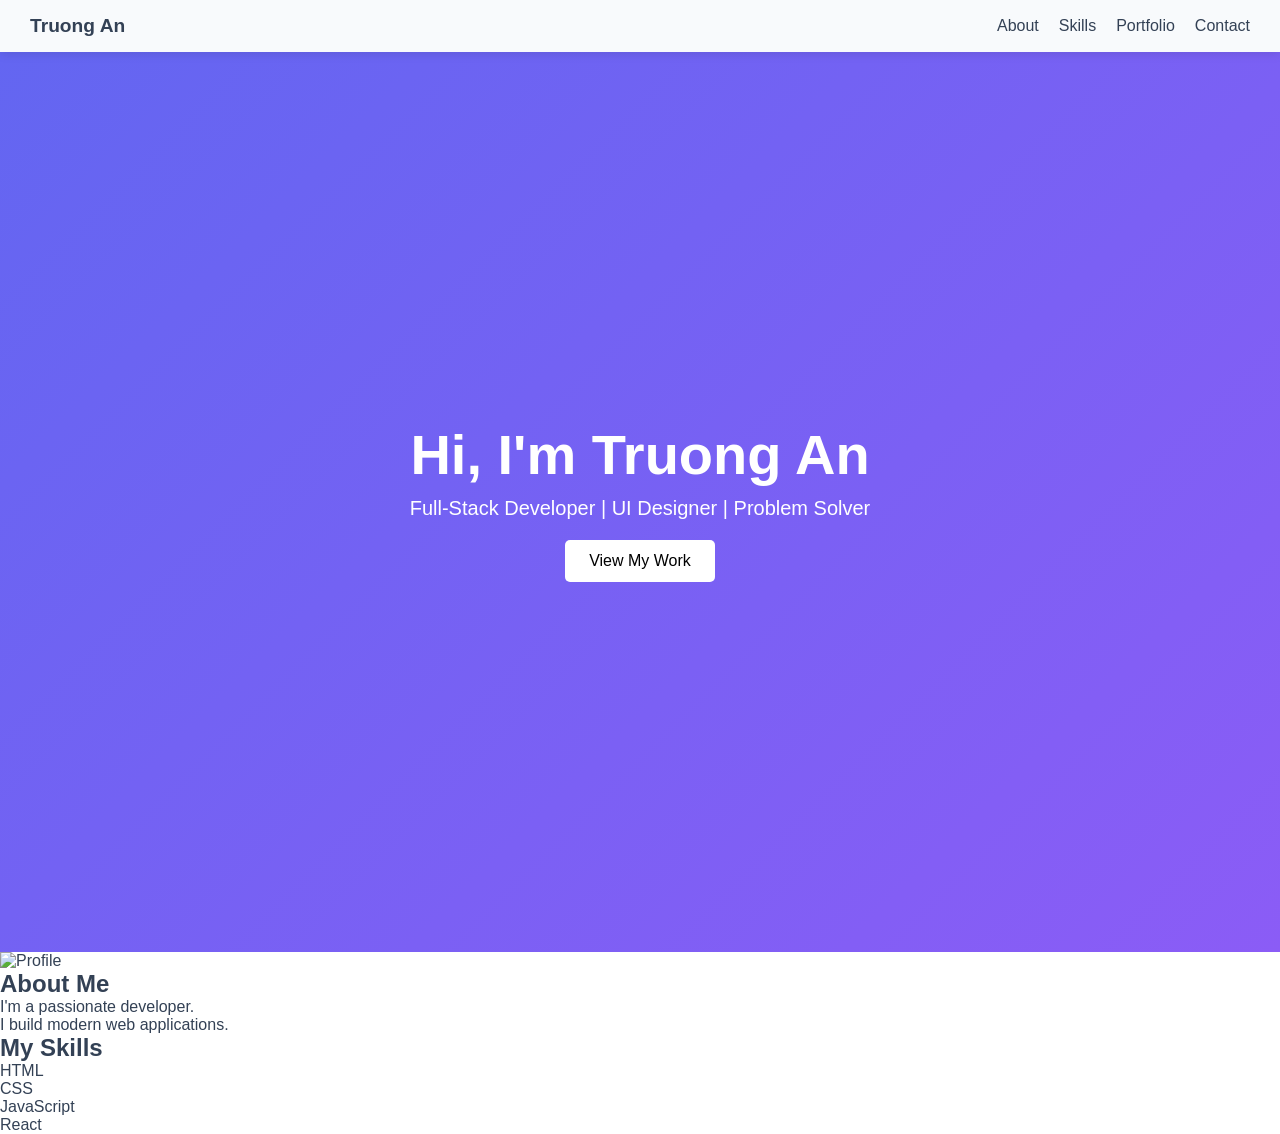
==== index.html @ 439849d4 "[REFACTOR] Optimize responsive breakpoints" ====
<!DOCTYPE html>
<html lang="en">
<head>
    <meta charset="UTF-8">
    <meta name="viewport" content="width=device-width, initial-scale=1.0">
    <title>Portfolio</title>

    <!-- LINK CSS -->
    <link rel="stylesheet" href="css/style.css">
    <link rel="stylesheet" href="css/variables.css">
    <link rel="stylesheet" href="css/base.css">
    <link rel="stylesheet" href="css/header.css">
    <link rel="stylesheet" href="css/hero.css">
</head>

<body>

<!-- HEADER -->
<header>
    <div class="logo">Truong An</div>

    <!-- Hamburger checkbox -->
    <input type="checkbox" id="menu-toggle">
    <label for="menu-toggle" class="menu-icon">☰</label>

    <nav>
        <a href="#about">About</a>
        <a href="#skills">Skills</a>
        <a href="#portfolio">Portfolio</a>
        <a href="#contact">Contact</a>
    </nav>
</header>

<!-- HERO -->
<section class="hero">
    <h1>Hi, I'm Truong An</h1>
    <p>Full-Stack Developer | UI Designer | Problem Solver</p>
    <a href="#portfolio" class="cta-button">View My Work</a>
</section>

<section id="about" class="about-section">
    <div class="container">
        <div class="about-grid">
            <div class="about-image">
                <img src="https://via.placeholder.com/400x400" alt="Profile">
            </div>
            <div class="about-content">
                <h2>About Me</h2>
                <p class="lead">I'm a passionate developer.</p>
                <p>I build modern web applications.</p>
            </div>
        </div>
    </div>
</section>

<section id="skills" class="skills-section">
    <div class="container">
        <h2>My Skills</h2>

        <div class="skills-grid">

            <div class="skill-item">
                <span>HTML</span>
                <div class="skill-bar">
                    <div class="skill-progress" data-width="95%"></div>
                </div>
            </div>

            <div class="skill-item">
                <span>CSS</span>
                <div class="skill-bar">
                    <div class="skill-progress" data-width="90%"></div>
                </div>
            </div>

            <div class="skill-item">
                <span>JavaScript</span>
                <div class="skill-bar">
                    <div class="skill-progress" data-width="85%"></div>
                </div>
            </div>

            <div class="skill-item">
                <span>React</span>
                <div class="skill-bar">
                    <div class="skill-progress" data-width="80%"></div>
                </div>
            </div>

        </div>
    </div>
</section>

<script src="js/main.js"></script>

</body>
</html>
---- css/variables.css ----
:root {
    --color-primary: #6366f1;
    --color-secondary: #8b5cf6;
    --color-dark: #1e293b;
    --color-light: #f8fafc;
    --color-text: #334155;
    --font-main: 'Segoe UI', sans-serif;
}
---- css/base.css ----
* {
    margin: 0;
    padding: 0;
    box-sizing: border-box;
}

body {
    font-family: var(--font-main);
    color: var(--color-text);
}
---- css/header.css ----
header {
    position: sticky;
    top: 0;
    z-index: 1000;
    background: var(--color-light);
    display: flex;
    justify-content: space-between;
    align-items: center;
    padding: 15px 30px;
    box-shadow: 0 2px 10px rgba(0,0,0,0.1);
}

.logo {
    font-weight: bold;
    font-size: 1.2rem;
}

/* NAV */
nav {
    display: flex;
}

nav a {
    margin-left: 20px;
    text-decoration: none;
    color: var(--color-text);
    position: relative;
}

/* Hover underline */
nav a::after {
    content: "";
    position: absolute;
    width: 0;
    height: 2px;
    background: var(--color-primary);
    left: 0;
    bottom: -5px;
    transition: 0.3s;
}

nav a:hover::after {
    width: 100%;
}

/* HAMBURGER */
.menu-icon {
    display: none;
    font-size: 24px;
    cursor: pointer;
}

#menu-toggle {
    display: none;
}

/* MOBILE */
@media (max-width: 768px) {

    nav {
        display: none;
        flex-direction: column;
        position: absolute;
        background: white;
        top: 60px;
        right: 0;
        width: 200px;
        padding: 10px;
    }

    nav a {
        margin: 10px 0;
    }

    .menu-icon {
        display: block;
    }

    /* Toggle menu */
    #menu-toggle:checked + .menu-icon + nav {
        display: flex;
    }
}
---- css/hero.css ----
.hero {
    min-height: 100vh;
    display: flex;
    flex-direction: column;
    justify-content: center;
    align-items: center;
    background: linear-gradient(135deg, var(--color-primary), var(--color-secondary));
    color: white;
    text-align: center;
    padding: 20px;
}

.hero h1 {
    font-size: 3.5rem;
}

.hero p {
    font-size: 1.25rem;
    margin-top: 10px;
}

/* BUTTON */
.cta-button {
    margin-top: 20px;
    padding: 12px 24px;
    background: white;
    color: black;
    text-decoration: none;
    border-radius: 5px;
    transition: all 0.3s ease;
}

.cta-button:hover {
    transform: scale(1.1);
    box-shadow: 0 10px 20px rgba(0,0,0,0.2);
}

/* RESPONSIVE */
@media (max-width: 768px) {
    .hero h1 {
        font-size: 2.5rem;
    }
}
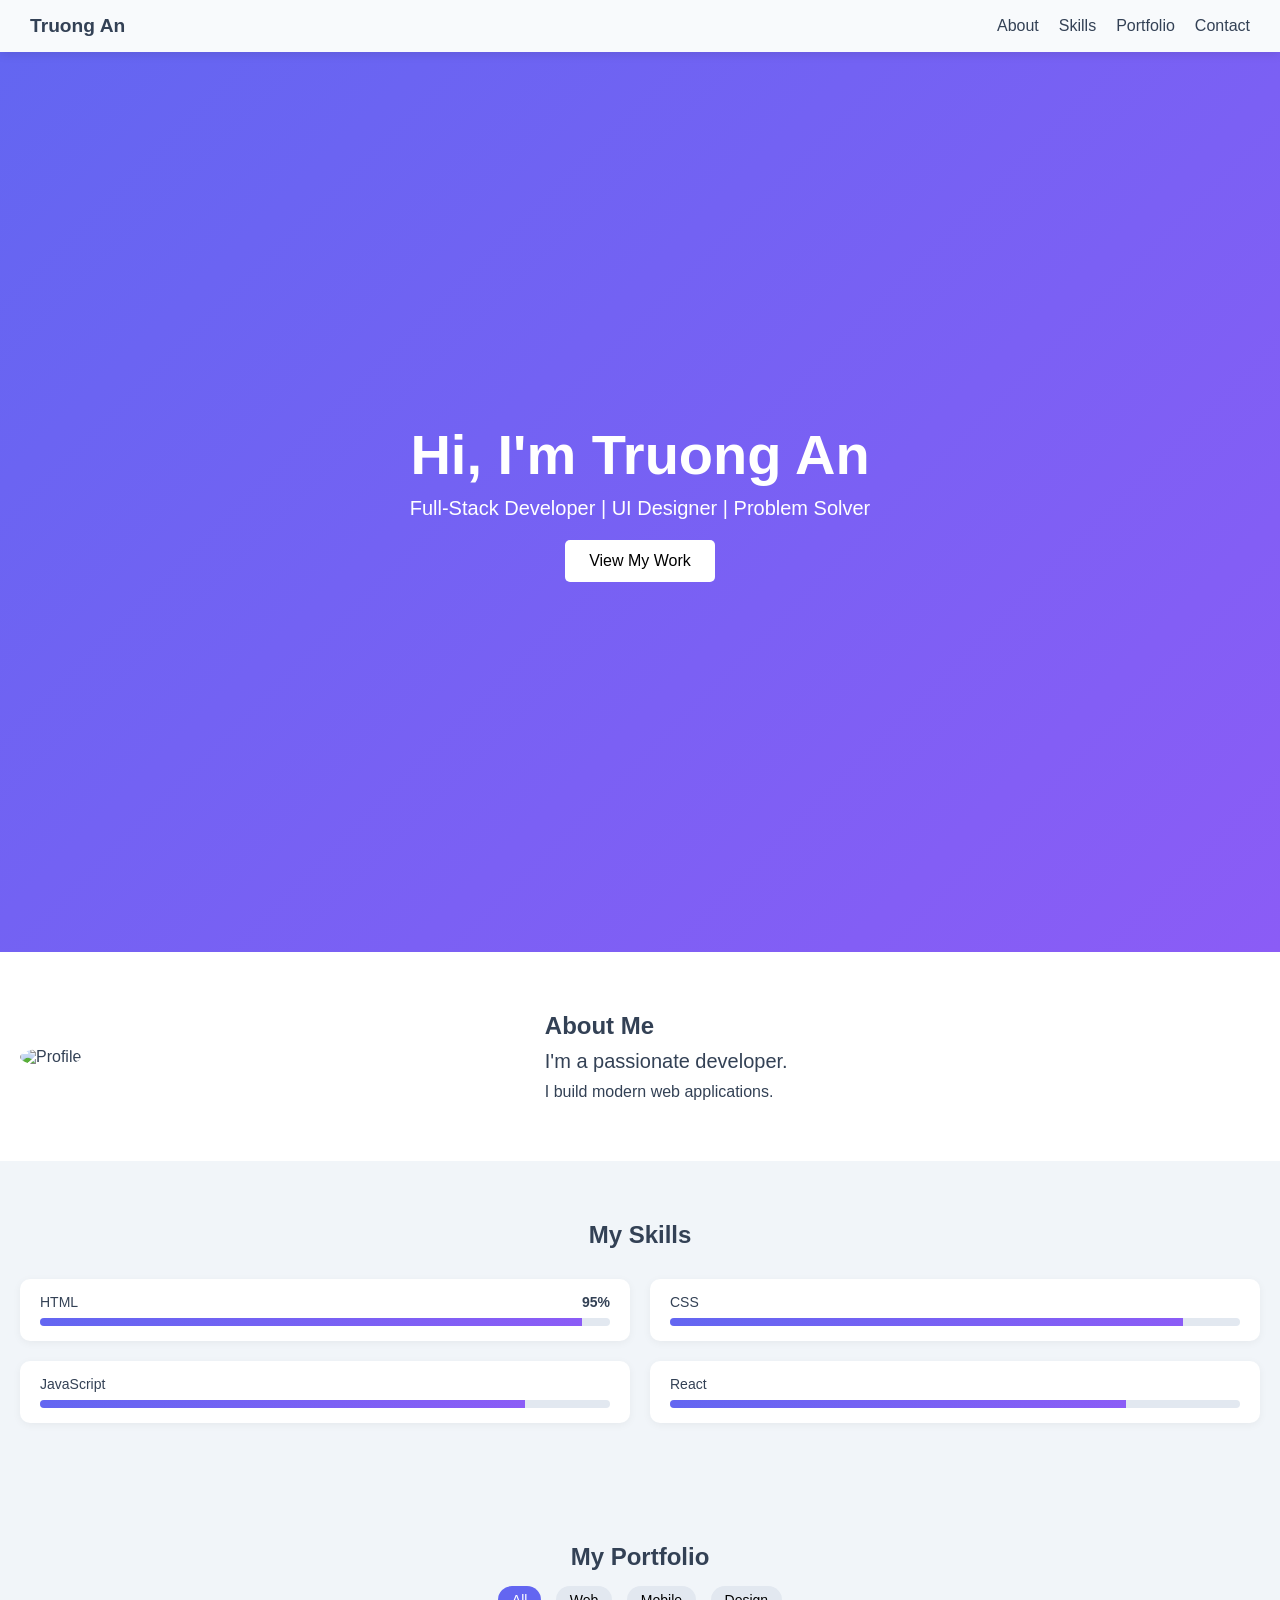
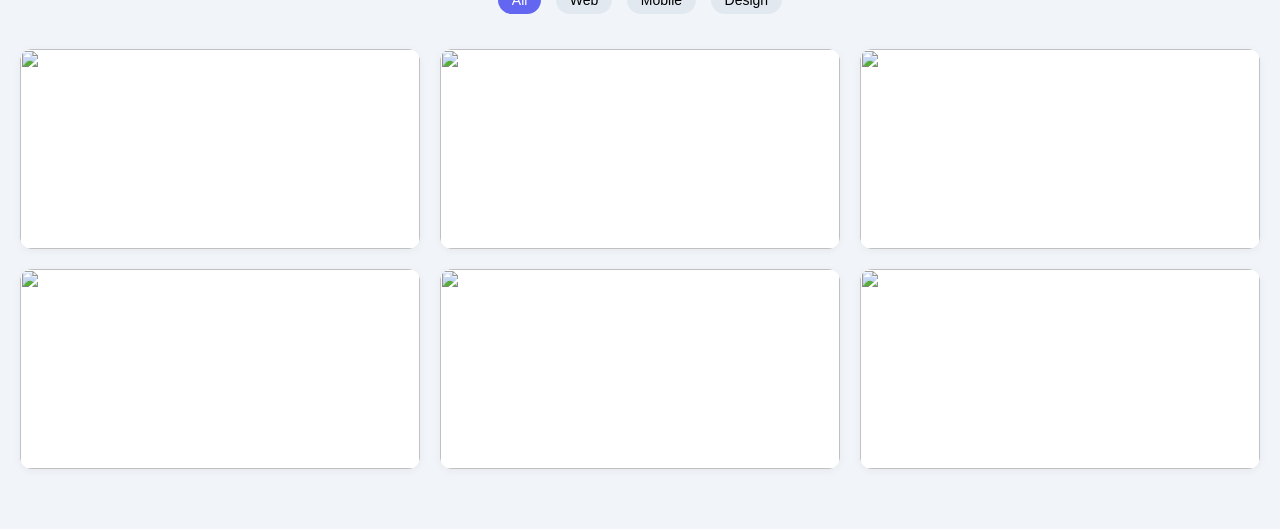
==== commit 6d103722: "[FEATURE] Build portfolio grid layout" ====
--- a/index.html
+++ b/index.html
@@ -11,6 +11,9 @@
     <link rel="stylesheet" href="css/base.css">
     <link rel="stylesheet" href="css/header.css">
     <link rel="stylesheet" href="css/hero.css">
+    <link rel="stylesheet" href="css/about.css">
+    <link rel="stylesheet" href="css/skills.css">
+    <link rel="stylesheet" href="css/portfolio.css">
 </head>
 
 <body>
@@ -56,11 +59,11 @@
 <section id="skills" class="skills-section">
     <div class="container">
         <h2>My Skills</h2>
-
+        
         <div class="skills-grid">
 
             <div class="skill-item">
-                <span>HTML</span>
+                <span>HTML<b>95%</b></span>
                 <div class="skill-bar">
                     <div class="skill-progress" data-width="95%"></div>
                 </div>
@@ -91,6 +94,65 @@
     </div>
 </section>
 
+<section id="portfolio" class="portfolio-section">
+    <div class="container">
+
+        <!-- TITLE -->
+        <h2>My Portfolio</h2>
+
+        <!-- FILTER BUTTON -->
+        <div class="portfolio-filters">
+            <button class="filter-btn active">All</button>
+            <button class="filter-btn">Web</button>
+            <button class="filter-btn">Mobile</button>
+            <button class="filter-btn">Design</button>
+        </div>
+
+        <!-- GRID -->
+        <div class="portfolio-grid">
+
+            <div class="portfolio-item">
+                <a href="#lightbox-1">
+                    <img src="https://images.unsplash.com/photo-1500530855697-b586d89ba3ee?w=800&h=600&fit=crop">
+                </a>
+            </div>
+
+            <div class="portfolio-item">
+                <a href="#lightbox-2">
+                    <img src="https://images.unsplash.com/photo-1491553895911-0055eca6402d?w=800&h=600&fit=crop">
+                </a>
+            </div>
+
+            <div class="portfolio-item">
+                <a href="#lightbox-3">
+                    <img src="https://images.unsplash.com/photo-1501785888041-af3ef285b470?w=800&h=600&fit=crop">
+                </a>
+            </div>
+
+            <div class="portfolio-item">
+                <a href="#lightbox-4">
+                    <img src="https://images.unsplash.com/photo-1507525428034-b723cf961d3e?w=800&h=600&fit=crop">
+                </a>
+            </div>
+
+            <div class="portfolio-item">
+                <a href="#lightbox-5">
+                    <img src="https://images.unsplash.com/photo-1470770841072-f978cf4d019e?w=800&h=600&fit=crop">
+                </a>
+            </div>
+
+            <div class="portfolio-item">
+                <a href="#lightbox-6">
+                    <img src="https://images.unsplash.com/photo-1441974231531-c6227db76b6e?w=800&h=600&fit=crop">
+                </a>
+            </div>
+
+        </div>
+
+    </div>
+</section>
+
+<!-- LIGHTBOX -->
 <script src="js/main.js"></script>
 
 </body>
--- a/css/about.css
+++ b/css/about.css
@@ -0,0 +1,33 @@
+.about-section {
+    padding: 60px 20px;
+}
+
+.about-grid {
+    display: grid;
+    grid-template-columns: 1fr 1.5fr;
+    gap: 3rem;
+    align-items: center;
+}
+
+.about-image img {
+    width: 100%;
+    max-width: 300px;
+    border-radius: 50%;
+}
+
+.about-content h2 {
+    margin-bottom: 10px;
+}
+
+.lead {
+    font-size: 1.25rem;
+    font-weight: 300;
+    margin-bottom: 10px;
+}
+
+@media (max-width: 768px) {
+    .about-grid {
+        grid-template-columns: 1fr;
+        text-align: center;
+    }
+}
--- a/css/skills.css
+++ b/css/skills.css
@@ -0,0 +1,55 @@
+.skills-section {
+    background: #f1f5f9;
+    padding: 60px 20px;
+}
+
+.skills-section h2 {
+    text-align: center;
+    margin-bottom: 30px;
+}
+
+/* Grid giống card */
+.skills-grid {
+    display: grid;
+    grid-template-columns: 1fr 1fr;
+    gap: 20px;
+}
+
+/* Card */
+.skill-item {
+    background: white;
+    padding: 15px 20px;
+    border-radius: 10px;
+    box-shadow: 0 2px 8px rgba(0,0,0,0.05);
+}
+
+/* Tên + % */
+.skill-item span {
+    display: flex;
+    justify-content: space-between;
+    font-size: 14px;
+    margin-bottom: 8px;
+}
+
+/* Thanh */
+.skill-bar {
+    background: #e2e8f0;
+    height: 8px;
+    border-radius: 10px;
+    overflow: hidden;
+}
+
+/* Thanh progress */
+.skill-progress {
+    height: 100%;
+    width: 0;
+    background: linear-gradient(90deg, #6366f1, #8b5cf6);
+    transition: width 1s ease;
+}
+
+/* Mobile */
+@media (max-width: 768px) {
+    .skills-grid {
+        grid-template-columns: 1fr;
+    }
+}
--- a/css/portfolio.css
+++ b/css/portfolio.css
@@ -0,0 +1,64 @@
+.portfolio-section {
+    background: #f1f5f9;
+    padding: 60px 20px;
+}
+
+.portfolio-section h2 {
+    text-align: center;
+    margin-bottom: 10px;
+}
+.portfolio-filters {
+    text-align: center;
+    margin-bottom: 30px;
+}
+
+.filter-btn {
+    border: none;
+    background: #e2e8f0;
+    padding: 6px 14px;
+    border-radius: 20px;
+    margin: 5px;
+    cursor: pointer;
+    font-size: 14px;
+}
+
+.filter-btn.active {
+    background: #6366f1;
+    color: white;
+}
+.portfolio-grid {
+    display: grid;
+    grid-template-columns: repeat(3, 1fr);
+    gap: 20px;
+}
+.portfolio-item {
+    border-radius: 12px;
+    overflow: hidden;
+    background: white;
+    box-shadow: 0 2px 8px rgba(0,0,0,0.05);
+}
+
+.portfolio-item img {
+    width: 100%;
+    height: 200px;
+    object-fit: cover;
+    display: block;
+}
+.portfolio-item img {
+    transition: transform 0.3s;
+}
+
+.portfolio-item:hover img {
+    transform: scale(1.05);
+}
+@media (max-width: 1024px) {
+    .portfolio-grid {
+        grid-template-columns: repeat(2, 1fr);
+    }
+}
+
+@media (max-width: 768px) {
+    .portfolio-grid {
+        grid-template-columns: 1fr;
+    }
+}
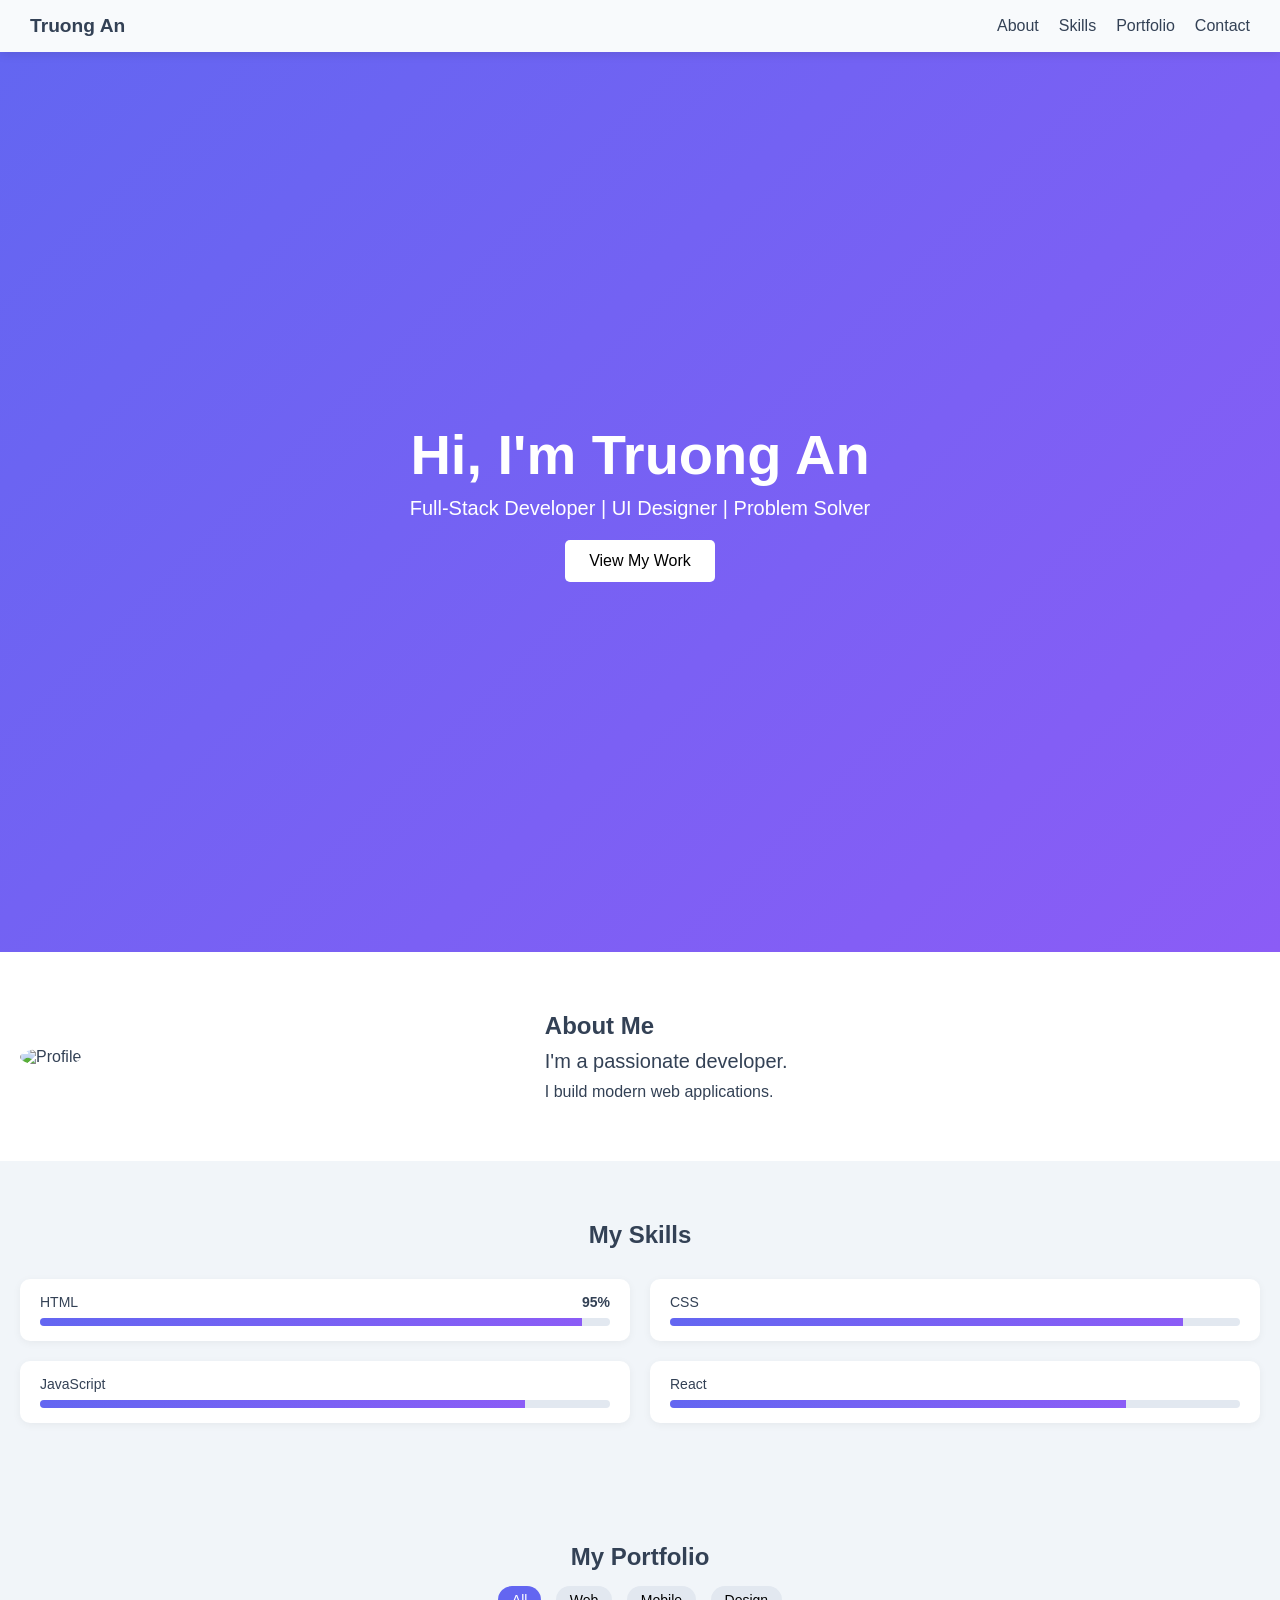
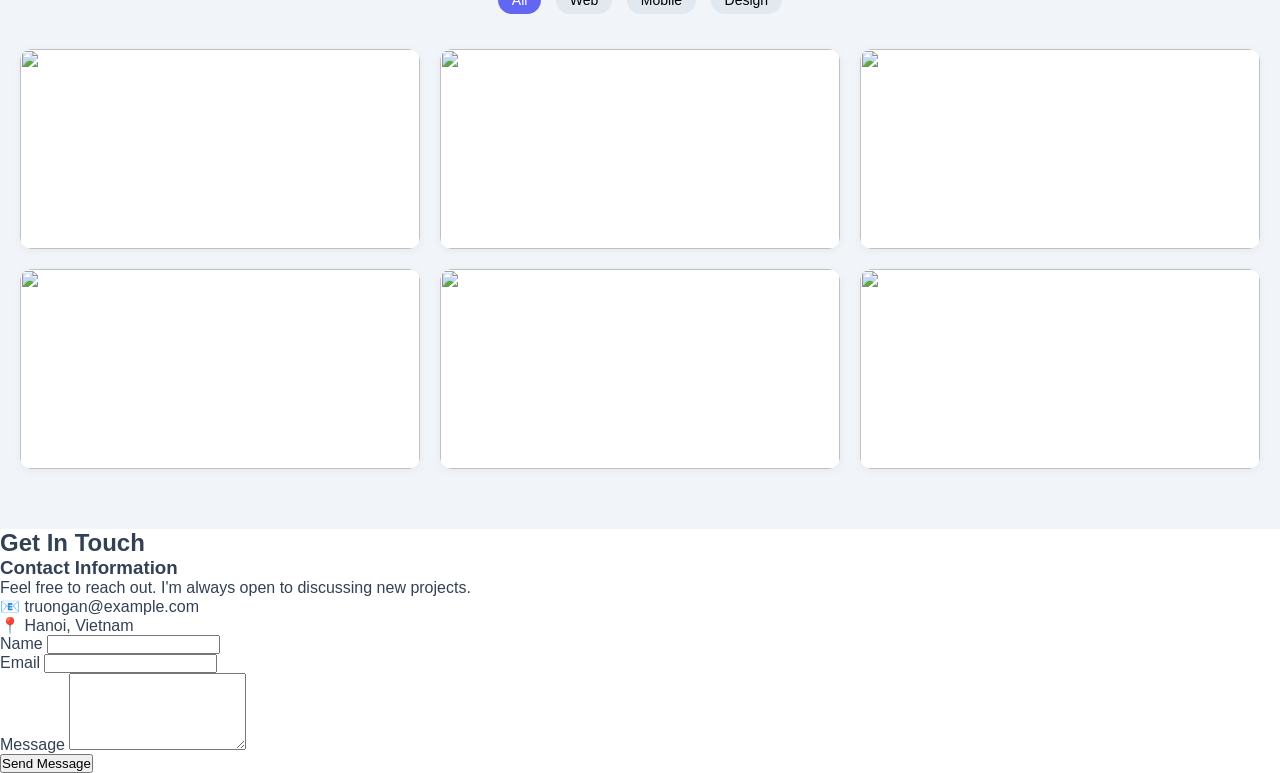
==== commit 737ee221: "[FEATURE] Style contact form inputs" ====
--- a/index.html
+++ b/index.html
@@ -153,6 +153,83 @@
 </section>
 
 <!-- LIGHTBOX -->
+<!-- LIGHTBOX -->
+<div id="lightbox-1" class="lightbox">
+    <img src="https://images.unsplash.com/photo-1500530855697-b586d89ba3ee?w=800&h=600&fit=crop">
+    <a href="#" class="lightbox-close">&times;</a>
+</div>
+
+<div id="lightbox-2" class="lightbox">
+    <img src="https://images.unsplash.com/photo-1491553895911-0055eca6402d?w=800&h=600&fit=crop">
+    <a href="#" class="lightbox-close">&times;</a>
+</div>
+
+<div id="lightbox-3" class="lightbox">
+    <img src="https://images.unsplash.com/photo-1501785888041-af3ef285b470?w=800&h=600&fit=crop">
+    <a href="#" class="lightbox-close">&times;</a>
+</div>
+
+<div id="lightbox-4" class="lightbox">
+    <img src="https://images.unsplash.com/photo-1507525428034-b723cf961d3e?w=800&h=600&fit=crop">
+    <a href="#" class="lightbox-close">&times;</a>
+</div>
+
+<div id="lightbox-5" class="lightbox">
+    <img src="https://images.unsplash.com/photo-1470770841072-f978cf4d019e?w=800&h=600&fit=crop">
+    <a href="#" class="lightbox-close">&times;</a>
+</div>
+
+<div id="lightbox-6" class="lightbox">
+    <img src="https://images.unsplash.com/photo-1441974231531-c6227db76b6e?w=800&h=600&fit=crop">
+    <a href="#" class="lightbox-close">&times;</a>
+</div>
+
+<section id="contact" class="contact-section">
+    <div class="container">
+        <h2>Get In Touch</h2>
+
+        <div class="contact-wrapper">
+
+            <!-- INFO -->
+            <div class="contact-info">
+                <h3>Contact Information</h3>
+                <p>Feel free to reach out. I'm always open to discussing new projects.</p>
+
+                <div class="info-item">
+                    <span>📧</span>
+                    <span>truongan@example.com</span>
+                </div>
+
+                <div class="info-item">
+                    <span>📍</span>
+                    <span>Hanoi, Vietnam</span>
+                </div>
+            </div>
+
+            <!-- FORM -->
+            <form class="contact-form">
+                <div class="form-group">
+                    <label>Name</label>
+                    <input type="text" required>
+                </div>
+
+                <div class="form-group">
+                    <label>Email</label>
+                    <input type="email" required>
+                </div>
+
+                <div class="form-group">
+                    <label>Message</label>
+                    <textarea rows="5" required></textarea>
+                </div>
+
+                <button class="submit-btn">Send Message</button>
+            </form>
+
+        </div>
+    </div>
+</section>
+
 <script src="js/main.js"></script>
 
 </body>
--- a/css/portfolio.css
+++ b/css/portfolio.css
@@ -45,7 +45,7 @@
     display: block;
 }
 .portfolio-item img {
-    transition: transform 0.3s;
+    transition: transform 0.4s;
 }
 
 .portfolio-item:hover img {
@@ -61,4 +61,38 @@
     .portfolio-grid {
         grid-template-columns: 1fr;
     }
+}
+
+.lightbox {
+    position: fixed;
+    inset: 0;
+    background: rgba(0,0,0,0.95);
+    display: flex;
+    justify-content: center;
+    align-items: center;
+
+    opacity: 0;
+    visibility: hidden;
+    transition: 0.3s;
+
+    z-index: 2000;
+}
+
+.lightbox:target {
+    opacity: 1;
+    visibility: visible;
+}
+
+.lightbox img {
+    max-width: 90%;
+    max-height: 80%;
+}
+
+.lightbox-close {
+    position: absolute;
+    top: 20px;
+    right: 20px;
+    font-size: 30px;
+    color: white;
+    text-decoration: none;
 }
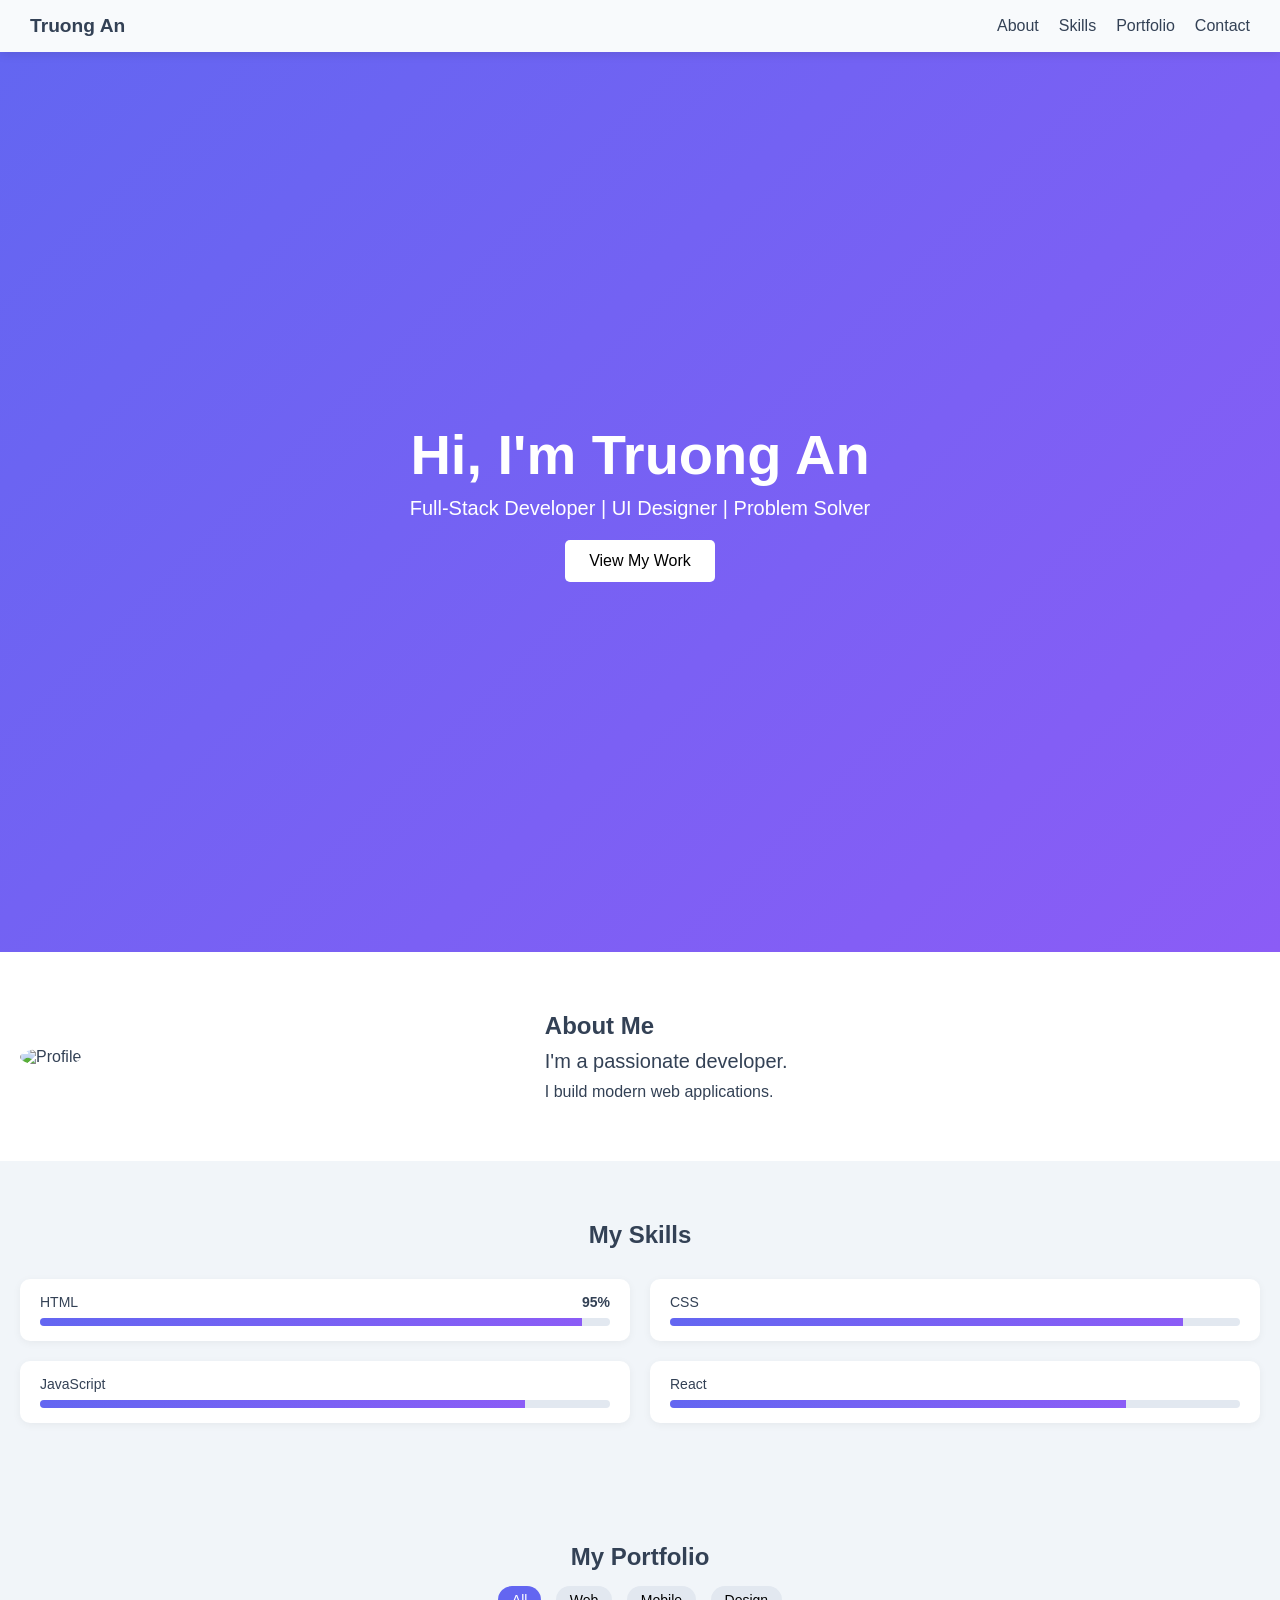
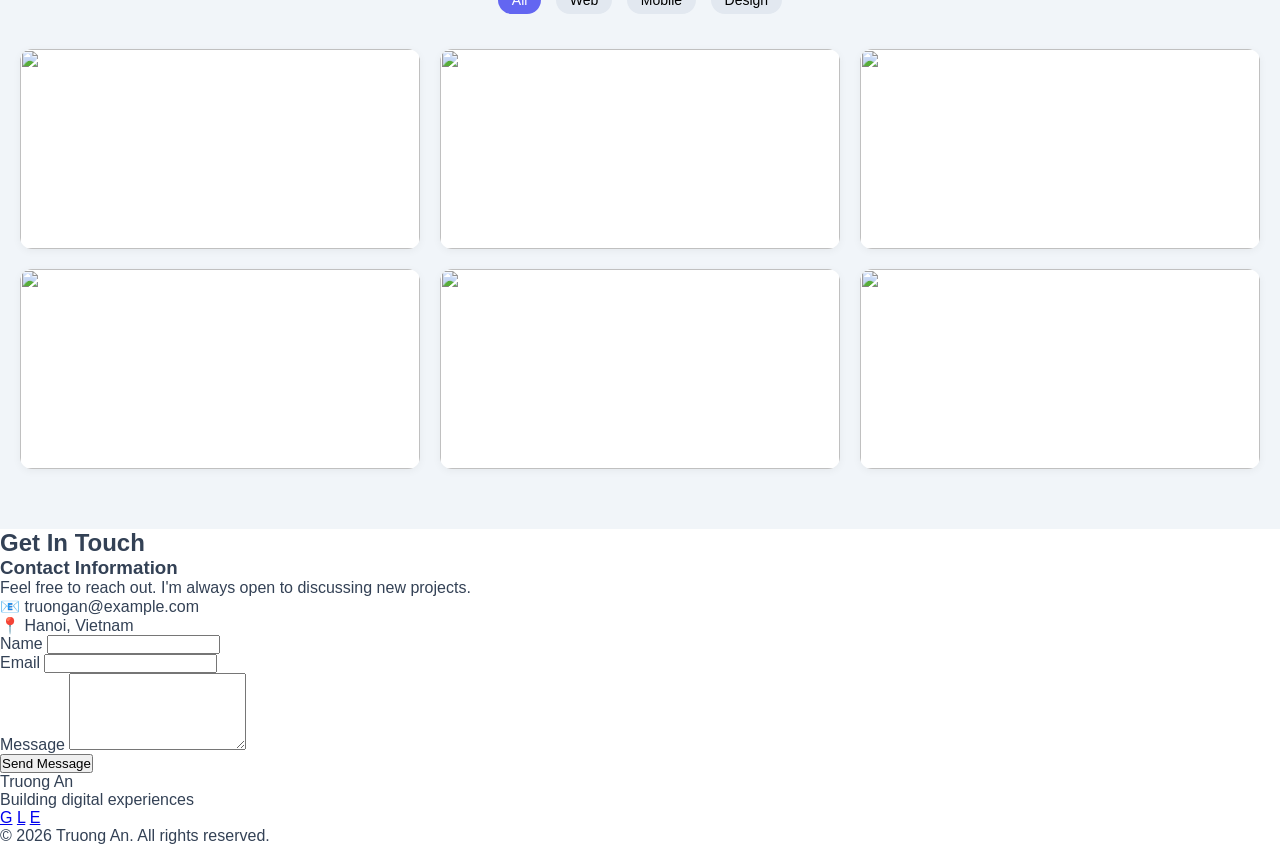
==== commit d5fa47b0: "[FEATURE] Add responsive footer" ====
--- a/index.html
+++ b/index.html
@@ -230,6 +230,27 @@
     </div>
 </section>
 
+<footer class="footer">
+    <div class="container">
+
+        <div class="footer-content">
+            <div class="footer-logo">Truong An</div>
+            <p>Building digital experiences</p>
+
+            <div class="social-links">
+                <a href="#" class="social-link">G</a>
+                <a href="#" class="social-link">L</a>
+                <a href="#" class="social-link">E</a>
+            </div>
+        </div>
+
+        <div class="footer-bottom">
+            <p>© 2026 Truong An. All rights reserved.</p>
+        </div>
+
+    </div>
+</footer>
+
 <script src="js/main.js"></script>
 
 </body>
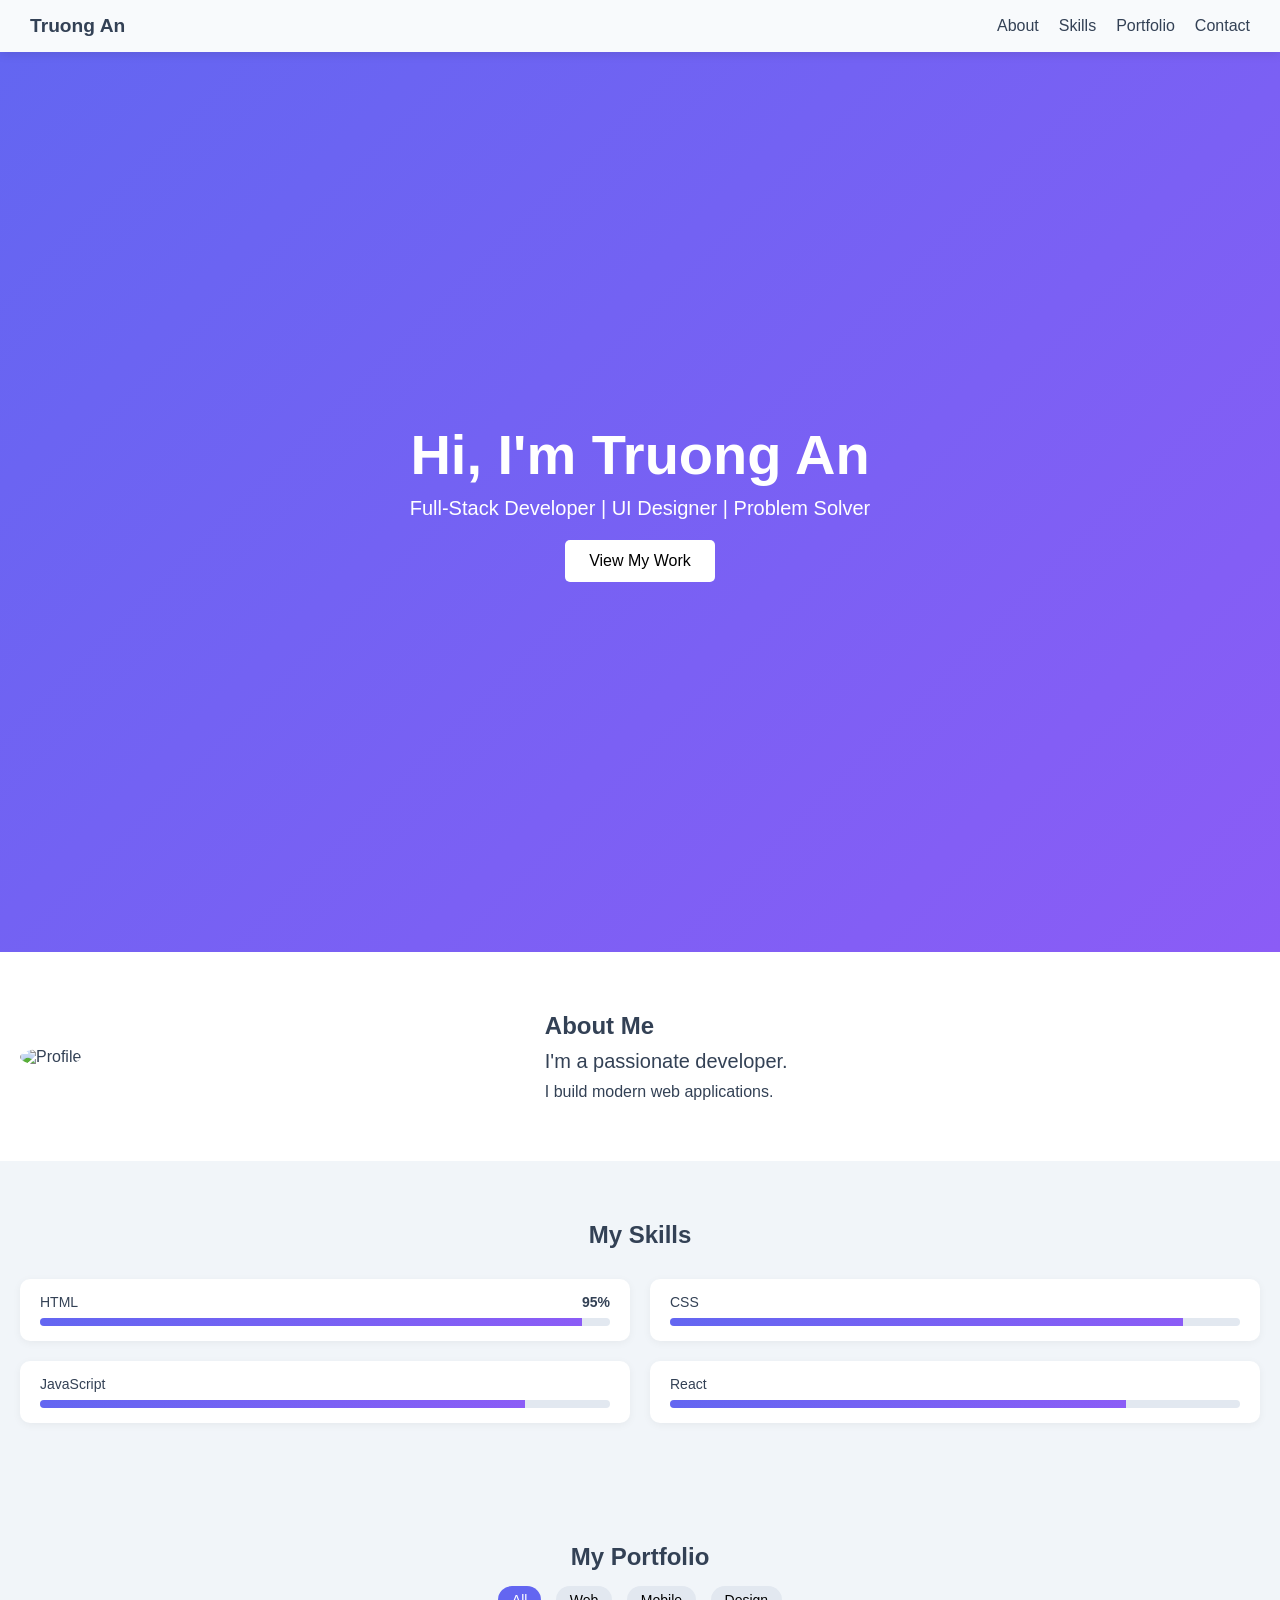
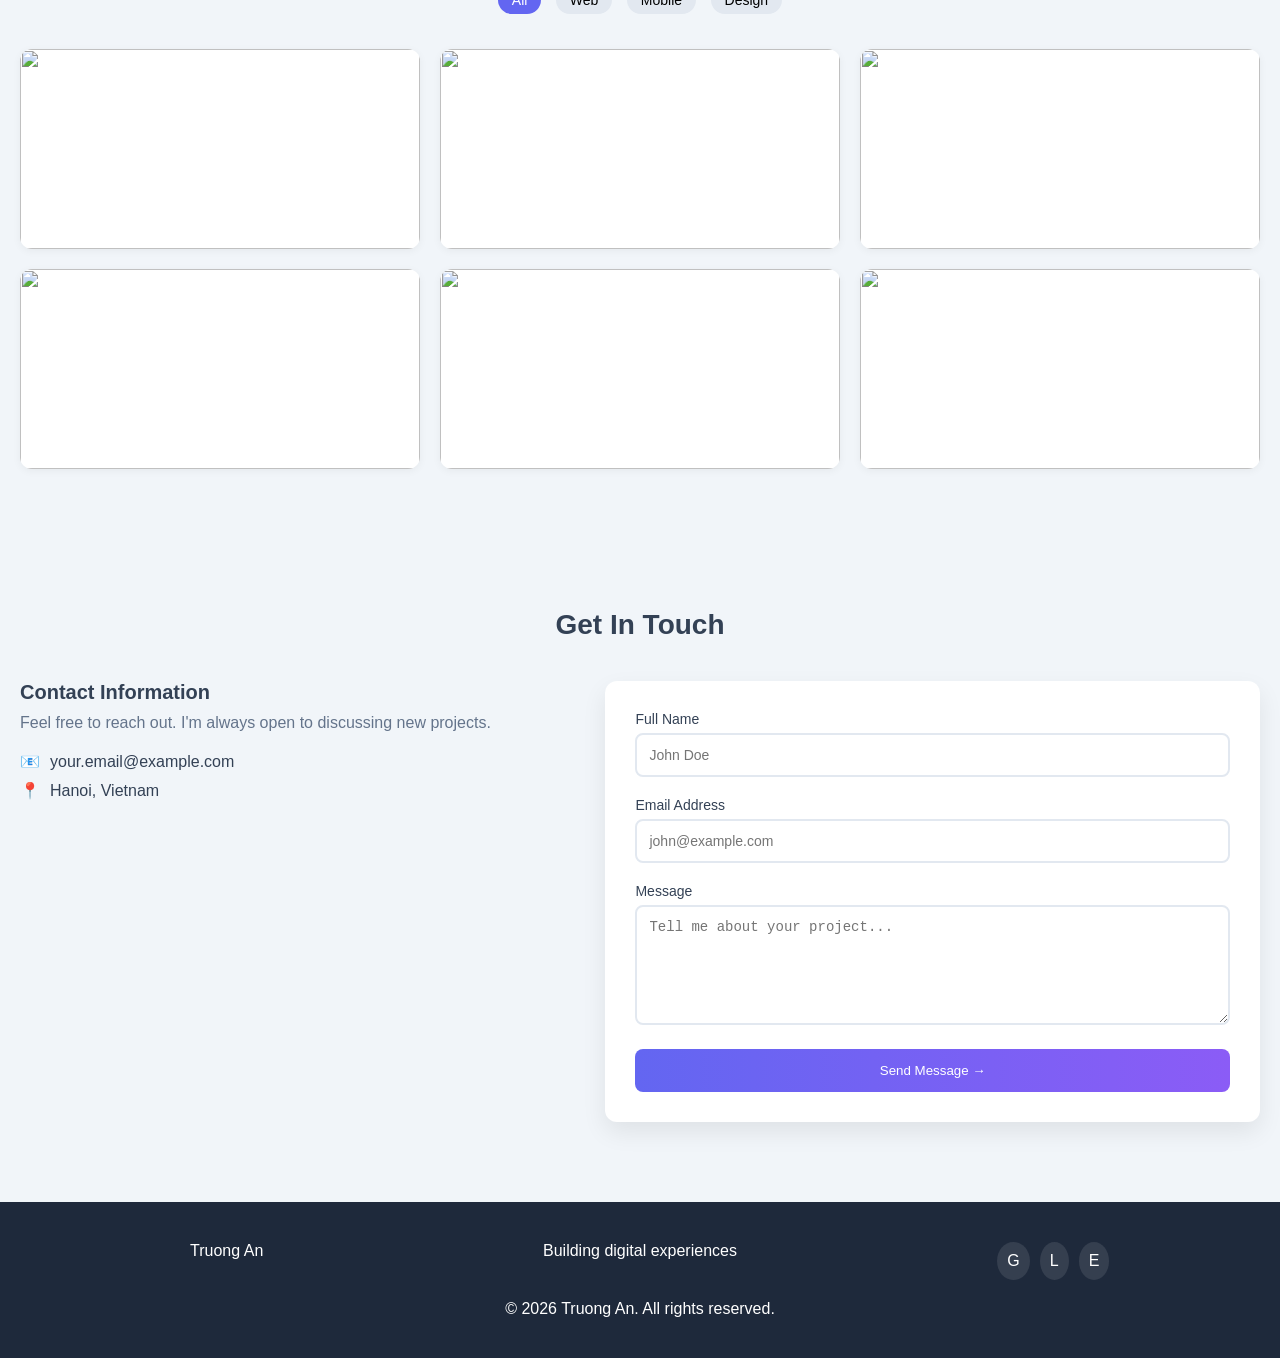
==== commit 175b738f: "[FEATURE] Style contact form inputs" ====
--- a/index.html
+++ b/index.html
@@ -14,6 +14,8 @@
     <link rel="stylesheet" href="css/about.css">
     <link rel="stylesheet" href="css/skills.css">
     <link rel="stylesheet" href="css/portfolio.css">
+    <link rel="stylesheet" href="css/contact.css">
+    <link rel="stylesheet" href="css/footer.css">
 </head>
 
 <body>
@@ -186,44 +188,48 @@
 
 <section id="contact" class="contact-section">
     <div class="container">
-        <h2>Get In Touch</h2>
+        <h2 class="section-title">Get In Touch</h2>
 
         <div class="contact-wrapper">
 
-            <!-- INFO -->
+            <!-- LEFT -->
             <div class="contact-info">
                 <h3>Contact Information</h3>
                 <p>Feel free to reach out. I'm always open to discussing new projects.</p>
 
                 <div class="info-item">
-                    <span>📧</span>
-                    <span>truongan@example.com</span>
+                    <span class="icon">📧</span>
+                    <span>your.email@example.com</span>
                 </div>
 
                 <div class="info-item">
-                    <span>📍</span>
+                    <span class="icon">📍</span>
                     <span>Hanoi, Vietnam</span>
                 </div>
             </div>
 
-            <!-- FORM -->
+            <!-- RIGHT -->
             <form class="contact-form">
+
                 <div class="form-group">
-                    <label>Name</label>
-                    <input type="text" required>
+                    <label>Full Name</label>
+                    <input type="text" placeholder="John Doe">
                 </div>
 
                 <div class="form-group">
-                    <label>Email</label>
-                    <input type="email" required>
+                    <label>Email Address</label>
+                    <input type="email" placeholder="john@example.com">
                 </div>
 
                 <div class="form-group">
                     <label>Message</label>
-                    <textarea rows="5" required></textarea>
-                </div>
-
-                <button class="submit-btn">Send Message</button>
+                    <textarea placeholder="Tell me about your project..."></textarea>
+                </div>
+
+                <button class="submit-btn">
+                    Send Message →
+                </button>
+
             </form>
 
         </div>
--- a/css/contact.css
+++ b/css/contact.css
@@ -0,0 +1,107 @@
+.contact-section {
+    padding: 80px 20px;
+    background: #f1f5f9;
+}
+
+.section-title {
+    text-align: center;
+    font-size: 28px;
+    margin-bottom: 40px;
+}
+
+/* GRID */
+.contact-wrapper {
+    display: grid;
+    grid-template-columns: 1fr 1.2fr;
+    gap: 40px;
+    align-items: start;
+}
+
+/* LEFT SIDE */
+.contact-info h3 {
+    font-size: 20px;
+    margin-bottom: 10px;
+}
+
+.contact-info p {
+    color: #64748b;
+    margin-bottom: 20px;
+}
+
+.info-item {
+    display: flex;
+    align-items: center;
+    gap: 10px;
+    margin-bottom: 10px;
+}
+
+/* FORM CARD */
+.contact-form {
+    background: white;
+    padding: 30px;
+    border-radius: 12px;
+    box-shadow: 0 10px 25px rgba(0,0,0,0.08);
+}
+
+/* FORM GROUP */
+.form-group {
+    margin-bottom: 20px;
+}
+
+.form-group label {
+    display: block;
+    margin-bottom: 6px;
+    font-size: 14px;
+    font-weight: 500;
+}
+
+.form-group input,
+.form-group textarea {
+    width: 100%;
+    padding: 12px;
+    border: 2px solid #e2e8f0;
+    border-radius: 8px;
+    font-size: 14px;
+    transition: all 0.3s ease;
+}
+
+/* FOCUS */
+.form-group input:focus,
+.form-group textarea:focus {
+    border-color: #6366f1;
+    outline: none;
+    box-shadow: 0 0 0 3px rgba(99,102,241,0.1);
+}
+
+/* TEXTAREA */
+textarea {
+    min-height: 120px;
+    resize: vertical;
+}
+
+/* BUTTON */
+.submit-btn {
+    width: 100%;
+    padding: 14px;
+    border: none;
+    border-radius: 8px;
+
+    background: linear-gradient(90deg, #6366f1, #8b5cf6);
+    color: white;
+    font-weight: 500;
+
+    cursor: pointer;
+    transition: 0.3s;
+}
+
+.submit-btn:hover {
+    transform: translateY(-2px);
+    box-shadow: 0 8px 20px rgba(99,102,241,0.3);
+}
+
+/* MOBILE */
+@media (max-width: 768px) {
+    .contact-wrapper {
+        grid-template-columns: 1fr;
+    }
+}
--- a/css/footer.css
+++ b/css/footer.css
@@ -0,0 +1,38 @@
+.footer {
+    background: #1e293b;
+    color: white;
+    padding: 40px 20px;
+    text-align: center;
+}
+
+.footer-content {
+    display: grid;
+    grid-template-columns: 1fr 1fr 1fr;
+    margin-bottom: 20px;
+}
+
+.social-links {
+    display: flex;
+    justify-content: center;
+    gap: 10px;
+}
+
+.social-link {
+    background: rgba(255,255,255,0.1);
+    padding: 10px;
+    border-radius: 50%;
+    text-decoration: none;
+    color: white;
+}
+
+.social-link:hover {
+    background: #6366f1;
+    transform: translateY(-3px);
+}
+
+@media (max-width: 768px) {
+    .footer-content {
+        grid-template-columns: 1fr;
+        gap: 15px;
+    }
+}
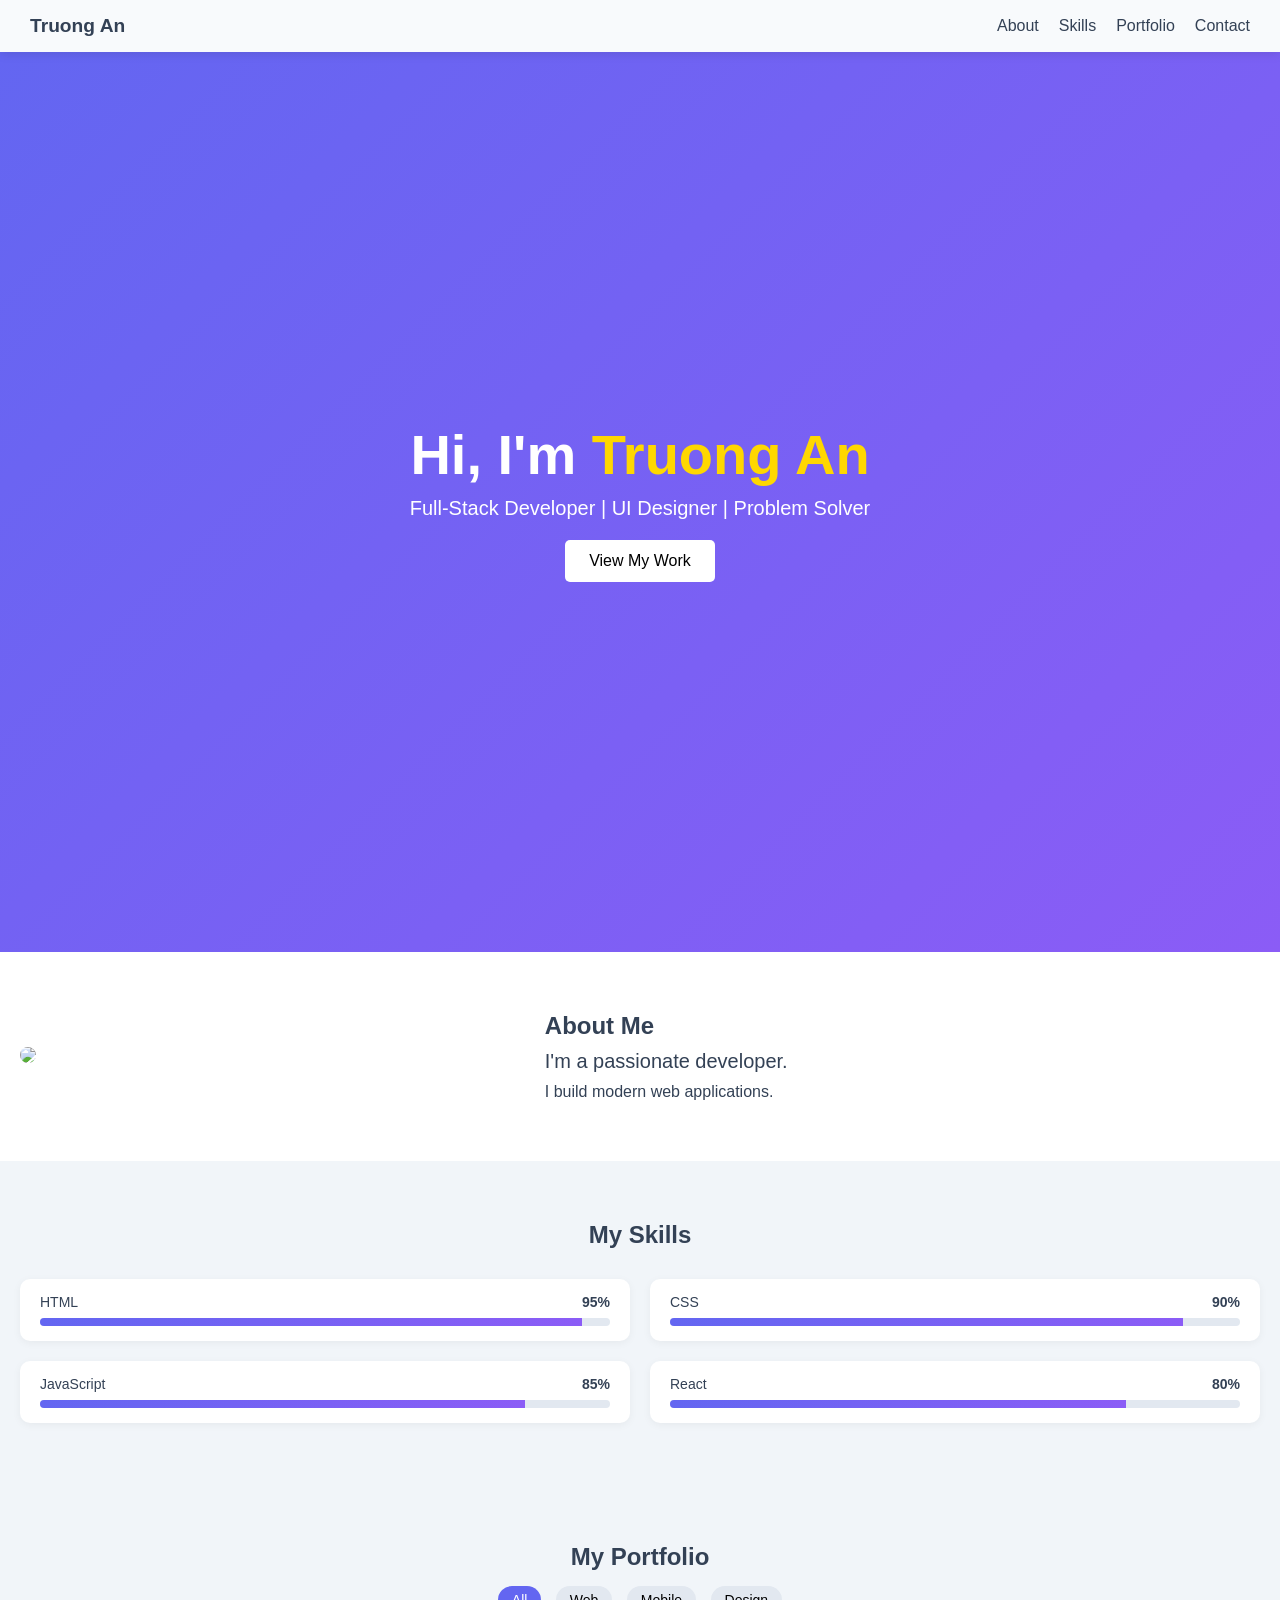
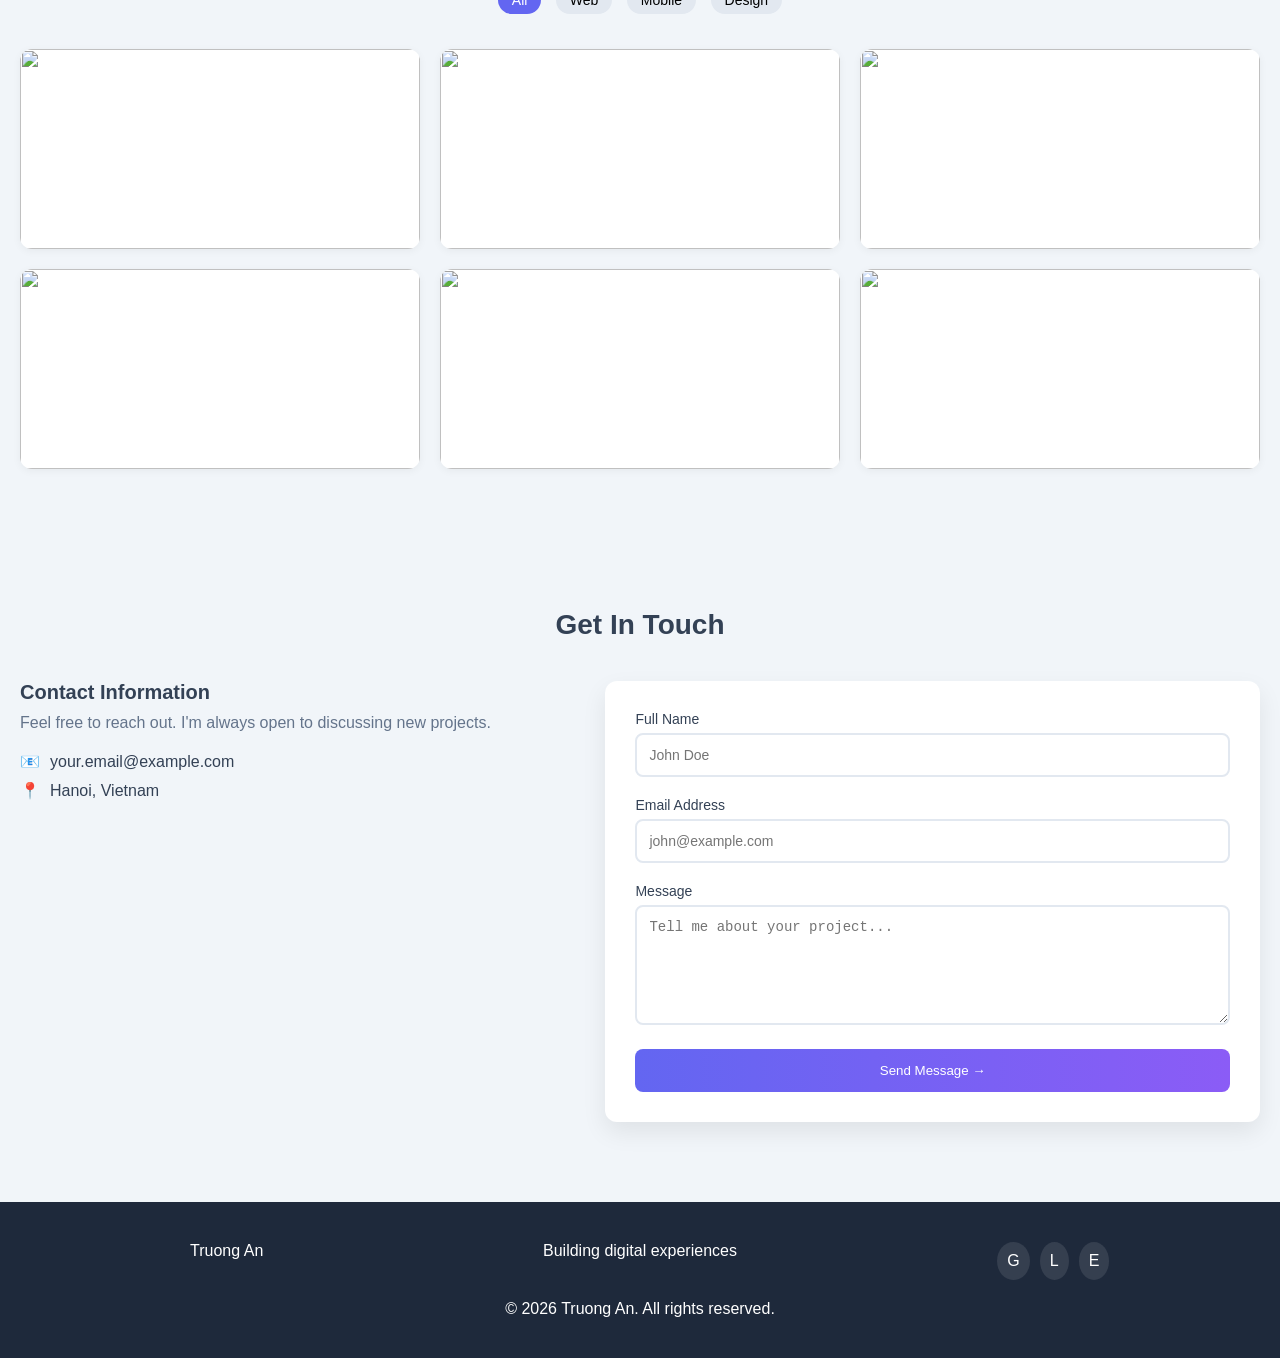
==== commit a2f9dc36: "[REFACTOR] Final responsive adjustments" ====
--- a/index.html
+++ b/index.html
@@ -38,7 +38,7 @@
 
 <!-- HERO -->
 <section class="hero">
-    <h1>Hi, I'm Truong An</h1>
+    <h1>Hi, I'm <span class="highlight">Truong An</span></h1>
     <p>Full-Stack Developer | UI Designer | Problem Solver</p>
     <a href="#portfolio" class="cta-button">View My Work</a>
 </section>
@@ -47,7 +47,7 @@
     <div class="container">
         <div class="about-grid">
             <div class="about-image">
-                <img src="https://via.placeholder.com/400x400" alt="Profile">
+                <img src="https://images.unsplash.com/photo-1441974231531-c6227db76b6e?w=800&h=600&fit=crop">
             </div>
             <div class="about-content">
                 <h2>About Me</h2>
@@ -72,21 +72,21 @@
             </div>
 
             <div class="skill-item">
-                <span>CSS</span>
+                <span>CSS<b>90%</b></span>
                 <div class="skill-bar">
                     <div class="skill-progress" data-width="90%"></div>
                 </div>
             </div>
 
             <div class="skill-item">
-                <span>JavaScript</span>
+                <span>JavaScript<b>85%</b></span>
                 <div class="skill-bar">
                     <div class="skill-progress" data-width="85%"></div>
                 </div>
             </div>
 
             <div class="skill-item">
-                <span>React</span>
+                <span>React<b>80%</b></span>    
                 <div class="skill-bar">
                     <div class="skill-progress" data-width="80%"></div>
                 </div>
--- a/css/hero.css
+++ b/css/hero.css
@@ -9,7 +9,9 @@
     text-align: center;
     padding: 20px;
 }
-
+.highlight {
+    color: gold;
+}
 .hero h1 {
     font-size: 3.5rem;
 }
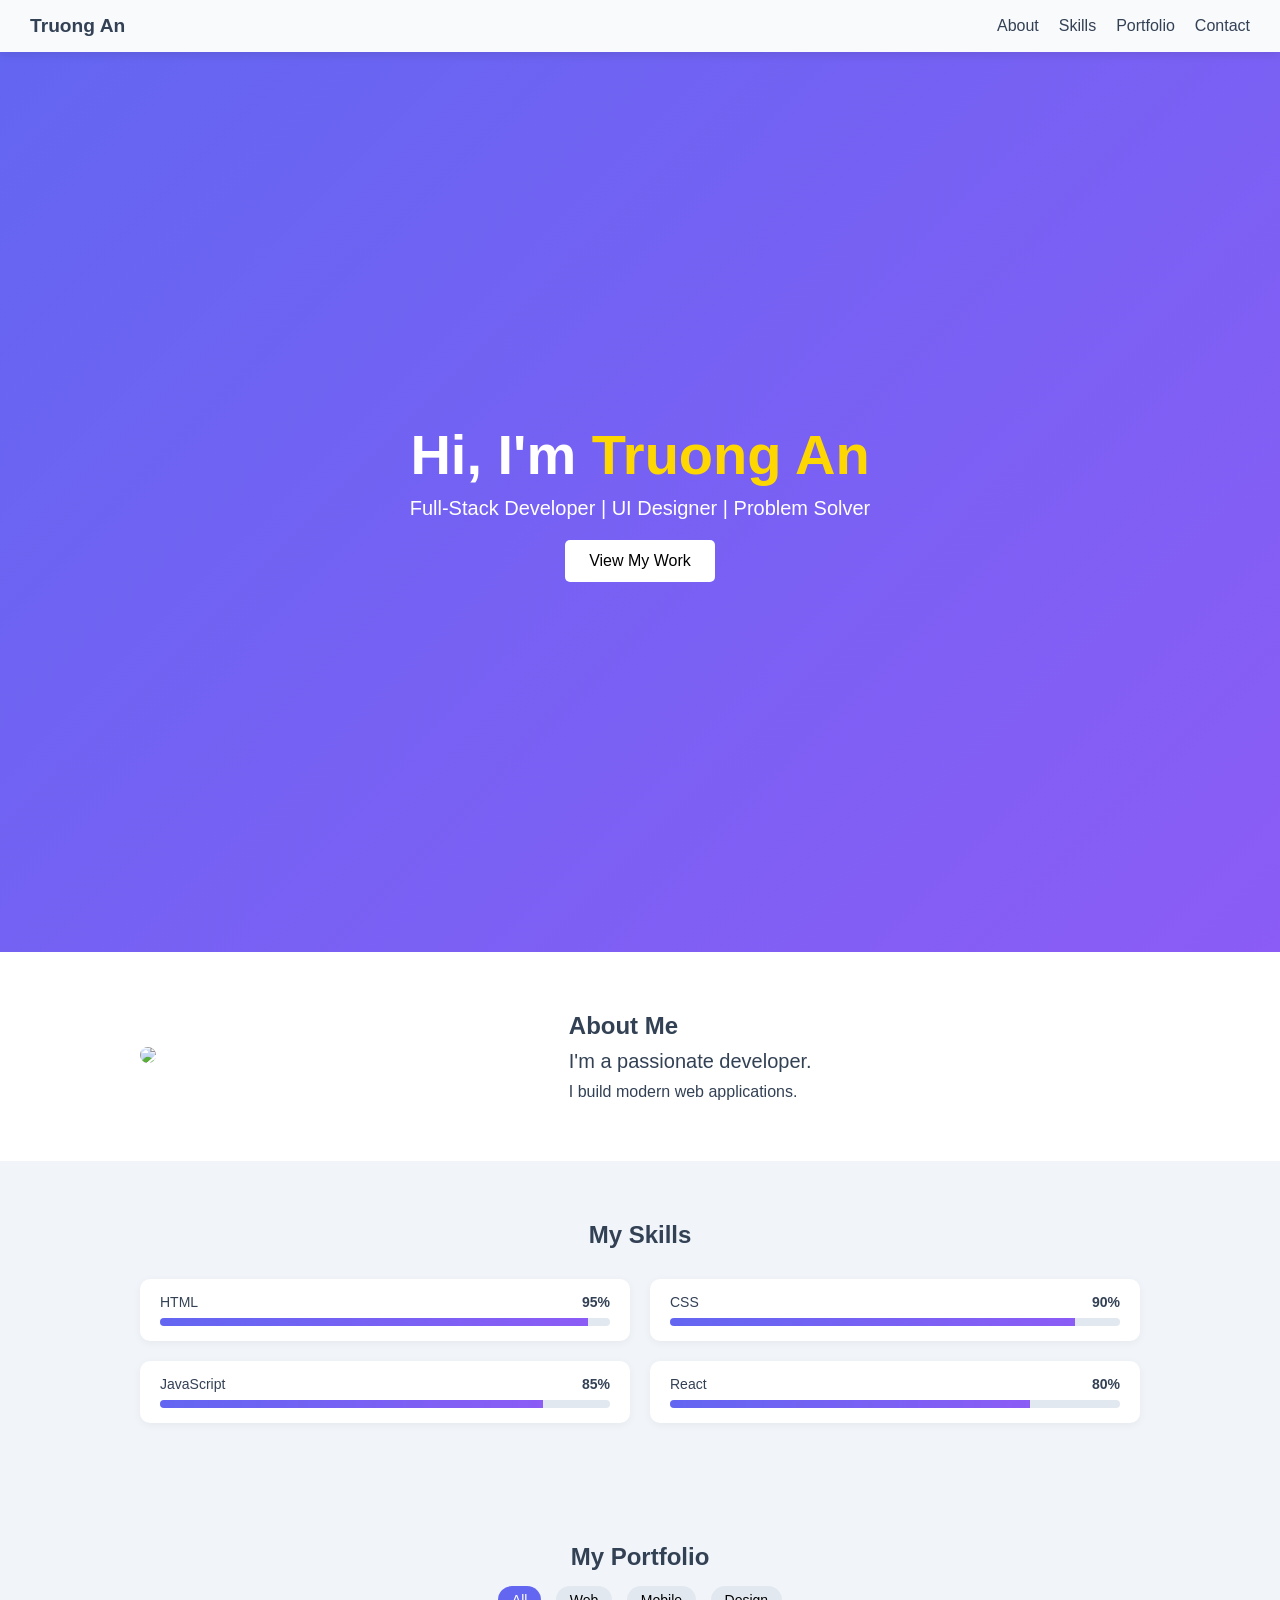
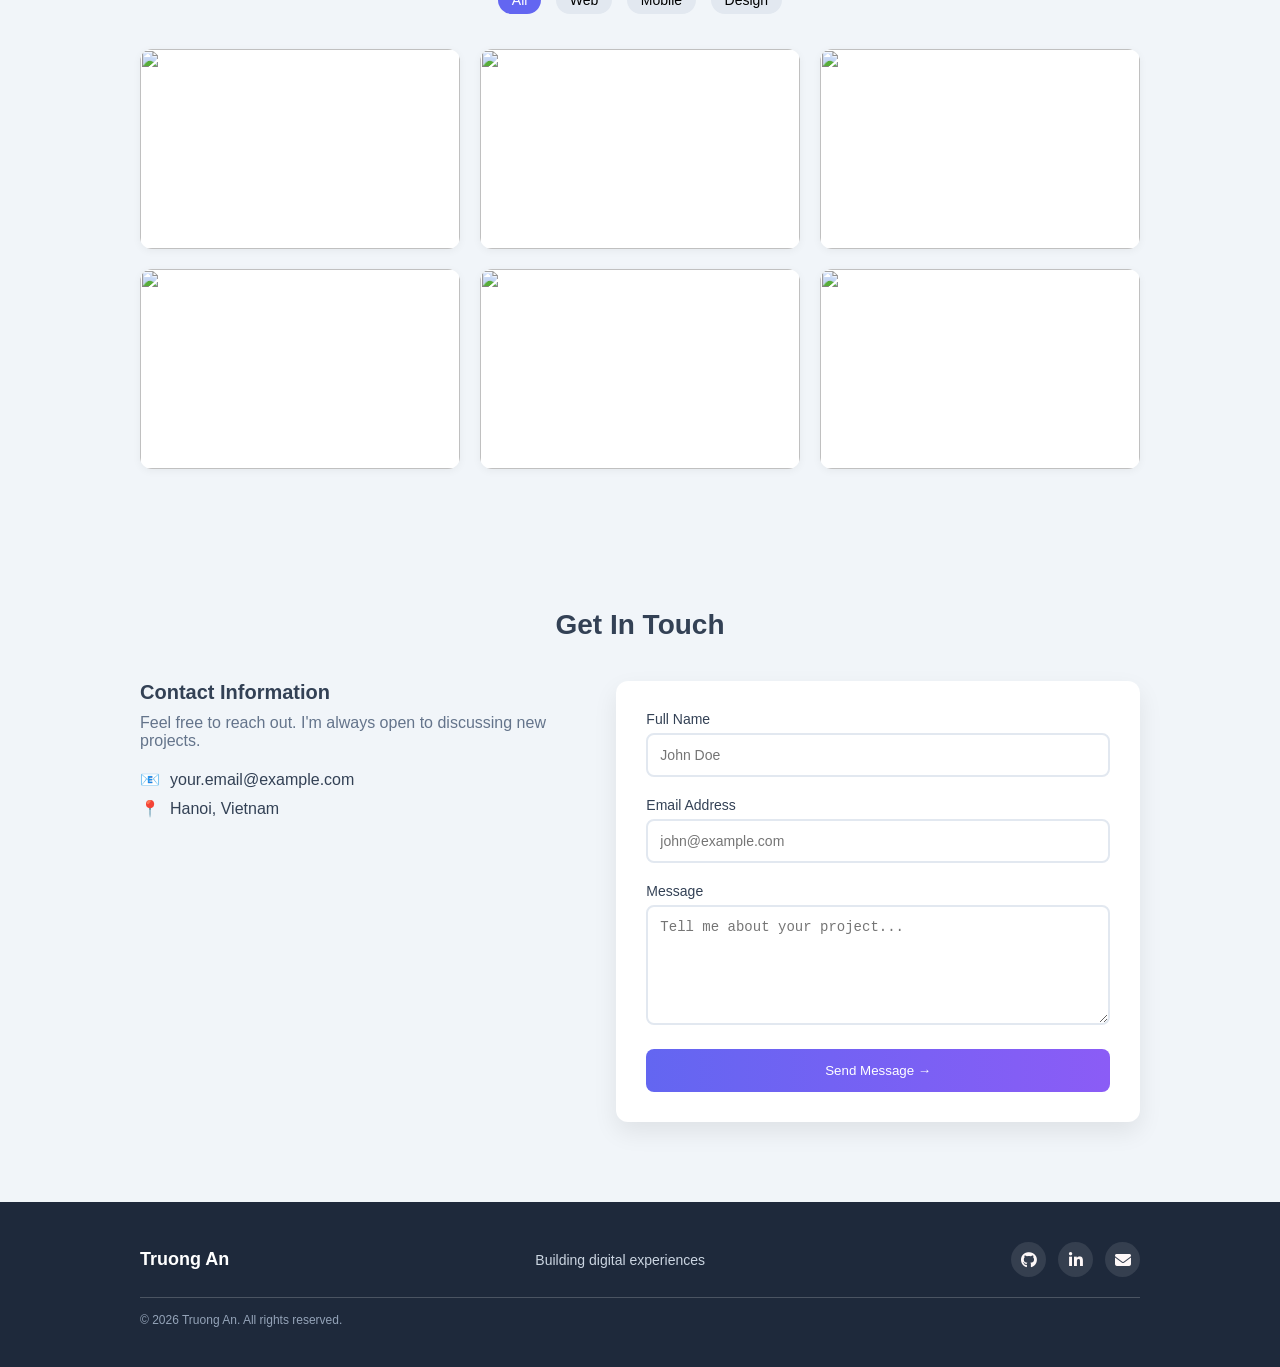
==== commit 6053f572: "[REFACTOR] Final responsive adjustments" ====
--- a/index.html
+++ b/index.html
@@ -16,6 +16,7 @@
     <link rel="stylesheet" href="css/portfolio.css">
     <link rel="stylesheet" href="css/contact.css">
     <link rel="stylesheet" href="css/footer.css">
+    <link rel="stylesheet" href="https://cdnjs.cloudflare.com/ajax/libs/font-awesome/6.5.0/css/all.min.css">
 </head>
 
 <body>
@@ -237,26 +238,42 @@
 </section>
 
 <footer class="footer">
-    <div class="container">
-
-        <div class="footer-content">
-            <div class="footer-logo">Truong An</div>
-            <p>Building digital experiences</p>
-
-            <div class="social-links">
-                <a href="#" class="social-link">G</a>
-                <a href="#" class="social-link">L</a>
-                <a href="#" class="social-link">E</a>
-            </div>
-        </div>
-
-        <div class="footer-bottom">
-            <p>© 2026 Truong An. All rights reserved.</p>
-        </div>
-
-    </div>
+<div class="container">
+
+    <div class="footer-content">
+
+      <div class="footer-left">
+        <div class="footer-logo">Truong An</div>
+      </div>
+
+      <div class="footer-center">
+        <p>Building digital experiences</p>
+      </div>
+
+      <div class="footer-right">
+        <div class="social-links">
+        <a href="#" class="social-link">
+            <i class="fa-brands fa-github"></i>
+        </a>
+
+        <a href="#" class="social-link">
+            <i class="fa-brands fa-linkedin-in"></i>
+        </a>
+
+        <a href="mailto:yourmail@gmail.com" class="social-link">
+            <i class="fa-solid fa-envelope"></i>
+        </a>
+        </div>
+    </div>
+
+</div>
+
+    <div class="footer-bottom">
+      <p>© 2026 Truong An. All rights reserved.</p>
+    </div>
+
+  </div>
 </footer>
-
 <script src="js/main.js"></script>
 
 </body>
--- a/css/footer.css
+++ b/css/footer.css
@@ -2,27 +2,67 @@
     background: #1e293b;
     color: white;
     padding: 40px 20px;
-    text-align: center;
 }
 
+/* container căn giữa */
+.container {
+    max-width: 1000px;
+    margin: 0 auto;
+}
+
+/* layout 3 cột chuẩn */
 .footer-content {
-    display: grid;
-    grid-template-columns: 1fr 1fr 1fr;
+    display: flex;
+    justify-content: space-between;
+    align-items: center; /* 👈 giúp thẳng hàng dọc */
     margin-bottom: 20px;
 }
 
+/* trái */
+.footer-logo {
+    font-size: 18px;
+    font-weight: bold;
+}
+
+/* giữa */
+.footer-center {
+    flex: 1;
+    display: flex;
+    justify-content: center;  /* căn giữa ngang */
+    align-items: center;      /* căn giữa dọc */
+}
+.footer-center p {
+    margin: 0;
+    color: #cbd5e1;
+    font-size: 14px;
+}
+
+/* phải */
 .social-links {
     display: flex;
-    justify-content: center;
-    gap: 10px;
+    gap: 12px;
+    align-items: center;
 }
 
 .social-link {
+    width: 35px;
+    height: 35px;
+    display: flex;
+    justify-content: center;
+    align-items: center;
+
     background: rgba(255,255,255,0.1);
-    padding: 10px;
     border-radius: 50%;
     text-decoration: none;
     color: white;
+
+    font-size: 16px;
+
+    transition: 0.3s ease;
+}
+
+.social-link i {
+    color: rgb(254, 248, 248);
 }
 
 .social-link:hover {
@@ -30,9 +70,20 @@
     transform: translateY(-3px);
 }
 
+/* bottom */
+.footer-bottom {
+    border-top: 1px solid rgba(255, 255, 255, 0.2);
+    padding-top: 15px;
+    text-align: left;
+    font-size: 12px;
+    color: #94a3b8;
+}
+
+/* responsive */
 @media (max-width: 768px) {
     .footer-content {
-        grid-template-columns: 1fr;
+        flex-direction: column;
         gap: 15px;
+        text-align: center;
     }
 }
